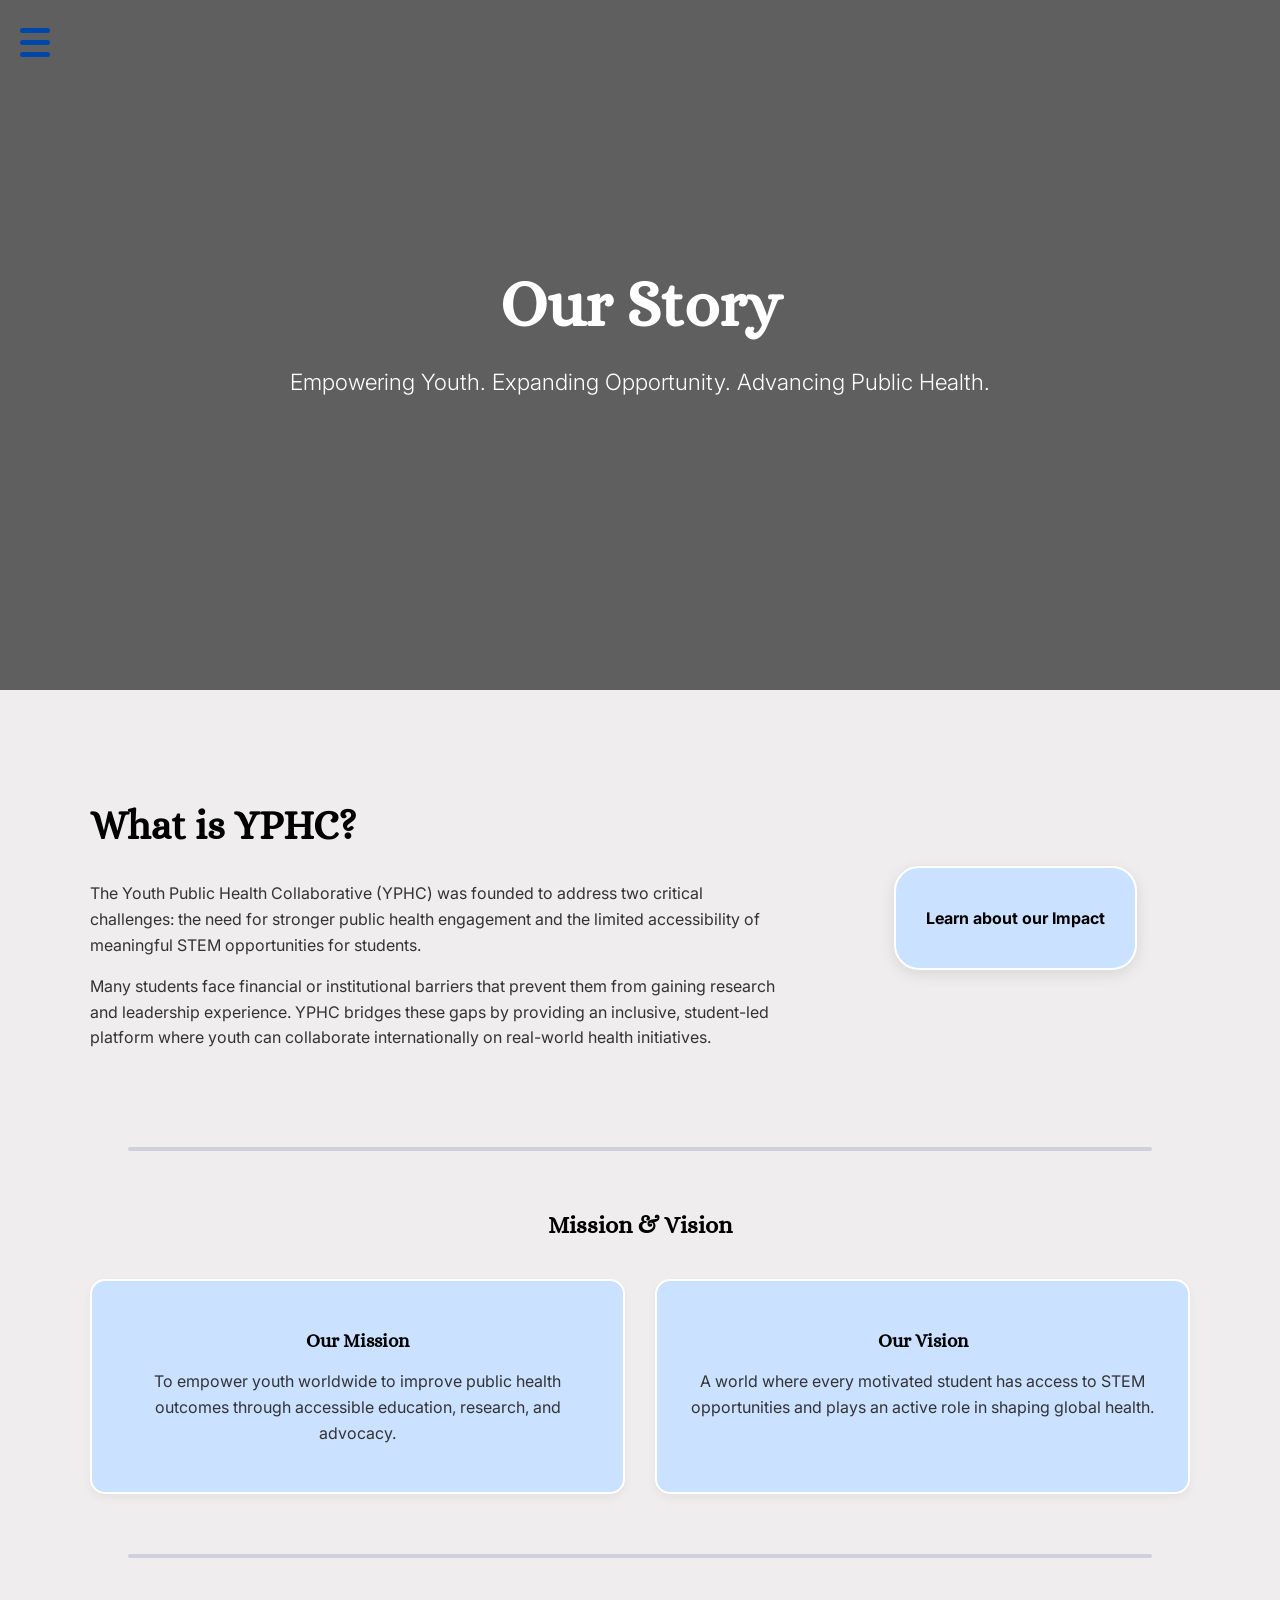
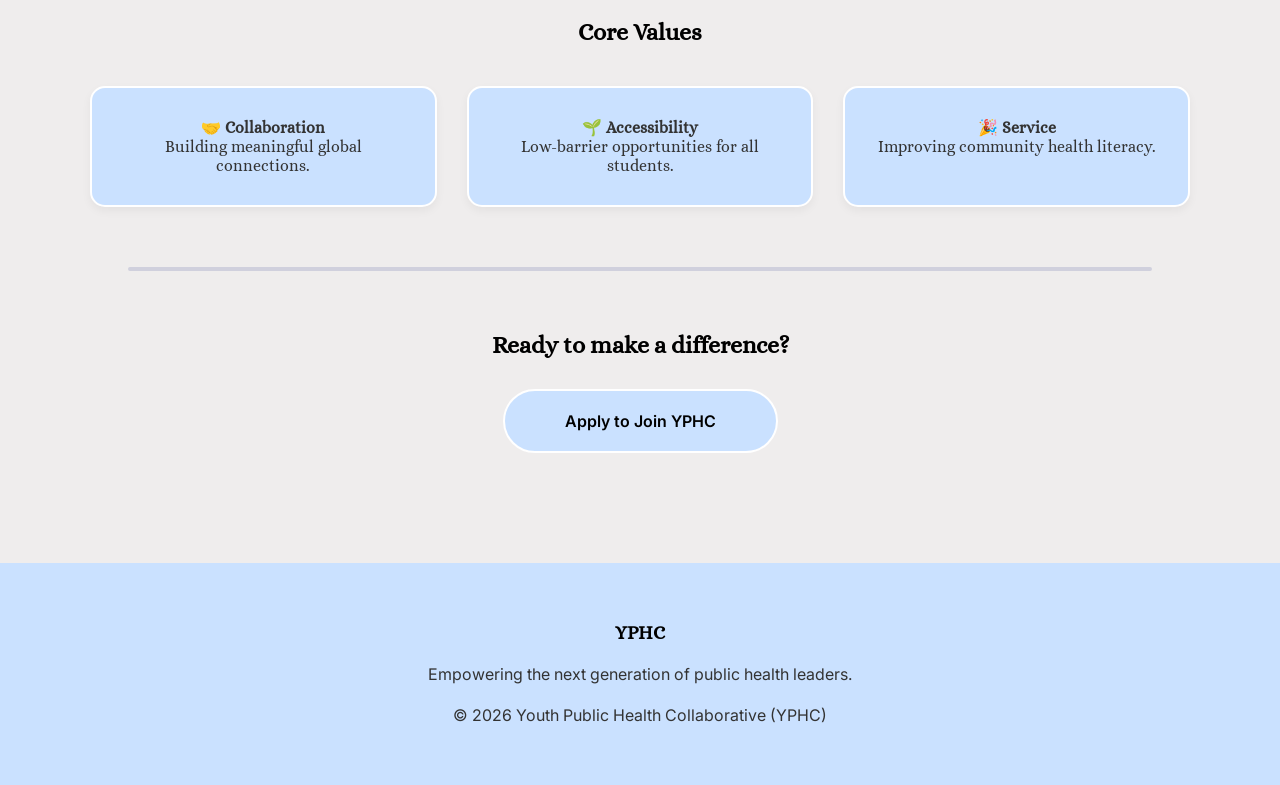
==== about.html @ 38d3da51 "added a buncha pages" ====
<!DOCTYPE html>
<html lang="en">
<head>
    <meta charset="UTF-8">
    <meta name="viewport" content="width=device-width, initial-scale=1.0">
    <title>About Us | YPHC</title>
    <link rel="preconnect" href="https://fonts.googleapis.com">
    <link rel="preconnect" href="https://fonts.gstatic.com" crossorigin>
    <link href="https://fonts.googleapis.com/css2?family=Alice&family=Inter:wght@300;400;600;700&display=swap" rel="stylesheet">
    <link rel="stylesheet" href="navigation.css">
    <link rel="stylesheet" href="about.css">
    <link rel="stylesheet" href="footer.css">
</head>
<body>

    <div class="navigation-menu">
        <input class="button" type="checkbox" id="menu-toggle">
        <label for="menu-toggle">
            <div class="navigation">
                <div class="line1 b"></div>
                <div class="line2 b"></div>
                <div class="line3 b"></div>
            </div>
        </label>
        <div class="menu">
            <h1 class="nav-title">YPHC</h1>
            <div class="items">
                <ul>
                    <li class="item"><a href="home.html">Home</a></li>
                    <li class="item"><a href="about.html">About</a></li>
                    <li class="item"><a href="impact.html">Our Impact</a></li>
                    <li class="item"><a href="programs.html">Programs</a></li>
                    <li class="item"><a href="research.html">Research</a></li>
                    <li class="item"><a href="join.html">Join Us</a></li>
                    <li class="item"><a href="contact.html">Contact Us</a></li>
                </ul>
            </div>
        </div>
    </div>

    <section class="hero">
        <div class="hero-text">
            <h1>Our Story</h1>
            <p>Empowering Youth. Expanding Opportunity. Advancing Public Health.</p>
        </div>
    </section>

    <section class="about-container">
        <div class="about-text">
            <h1>What is YPHC?</h1>
            <p>
                The Youth Public Health Collaborative (YPHC) was founded to address two critical challenges: the need for stronger public health engagement and the limited accessibility of meaningful STEM opportunities for students.
            </p>
            <p>
                Many students face financial or institutional barriers that prevent them from gaining research and leadership experience. YPHC bridges these gaps by providing an inclusive, student-led platform where youth can collaborate internationally on real-world health initiatives.
            </p>
        </div>
        <div class="about-button">
            <a href="impact.html" class="about-btn">Learn about our Impact</a>
        </div>
    </section>

    <hr class="hr">

    <section class="mission">
        <h1>Mission & Vision</h1>
        <div class="mission-points">
            <div class="point">
                <h3>Our Mission</h3>
                <p>To empower youth worldwide to improve public health outcomes through accessible education, research, and advocacy.</p>
            </div>
            <div class="point">
                <h3>Our Vision</h3>
                <p>A world where every motivated student has access to STEM opportunities and plays an active role in shaping global health.</p>
            </div>
        </div>
    </section>

    <hr class="hr">

    <section class="values">
        <h1 style="text-align: center;">Core Values</h1>
        <div class="mission-points">
            <div class="point">🤝 <strong>Collaboration</strong><br>Building meaningful global connections.</div>
            <div class="point">🌱 <strong>Accessibility</strong><br>Low-barrier opportunities for all students.</div>
            <div class="point">🎉 <strong>Service</strong><br>Improving community health literacy.</div>
        </div>
    </section>

    <hr class="hr">

    <section style="text-align: center; padding-bottom: 60px;">
        <h2>Ready to make a difference?</h2>
        <div style="margin-top: 30px;">
            <a class="directory-btn" href="join.html" style="display: inline-block;">Apply to Join YPHC</a>
        </div>
    </section>

    <footer>
        <div class="footer-content">
            <div class="footer-column">
                <h3>YPHC</h3>
                <p>Empowering the next generation of public health leaders.</p>
            </div>
            <div class="footer-bottom">
                <p>© <span id="y"></span> Youth Public Health Collaborative (YPHC)</p>
            </div>
        </div>
    </footer>

    <script>document.getElementById("y").textContent = new Date().getFullYear();</script>
</body>
</html>
---- navigation.css ----
/* Container */
.navigation-menu {
    font-family: "Alice", serif;
    position: fixed;
    top: 0;
    left: 0;
    z-index: 2000;
}

/* Hide Checkbox */
.button {
    display: none;
    visibility: hidden;
}

/* Burger Icon Box */
.navigation {
    position: absolute;
    margin-left: 20px;
    top: 20px;
    height: 40px;
    width: 40px;
    z-index: 1015;
    cursor: pointer;
}

/* The 3 Lines */
.navigation .b {
    position: absolute;
    height: 5px;
    width: 30px;
    background-color: rgb(0, 71, 171);
    border-radius: 150px;
    transition: 0.4s ease;
}

.line1 { top: 20%; }
.line2 { top: 50%; }
.line3 { top: 80%; }

/* The Side Menu Drawer */
.menu {
    box-sizing: border-box;
    display: flex;
    flex-direction: column;
    align-items: center;
    background: #cae1ff;
    position: fixed;
    top: 0;
    left: 0;
    height: 100vh;
    width: 350px;
    border-radius: 0px 0px 20px 0px;
    border-right: solid 3px black;
    border-bottom: solid 3px black;
    z-index: 1014;
    padding-top: 100px;
    transform: translateX(-360px); /* Hidden position */
    transition: transform 0.5s ease;
}

.nav-title {
    font-size: 40px;
    font-weight: bold;
    color: rgb(0, 71, 171);
    margin-bottom: 30px;
}

/* List Items */
ul {
    list-style-type: none;
    padding: 0;
    margin: 0;
    text-align: center;
}

.item {
    margin-bottom: 15px;
}

ul li a {
    text-decoration: none;
    color: rgb(0, 71, 171);
    padding: 12px 25px;
    border: 1px solid black;
    display: block;
    border-radius: 150px;
    width: 200px;
    font-family: 'Inter', sans-serif;
    background: white;
    transition: 0.3s ease-out;
}

ul li a:hover {
    background-color: rgba(0, 71, 171, 0.1);
    padding: 12px 35px;
}

/* Logic for opening the menu */
.button:checked ~ .menu {
    transform: translateX(0);
}

/* Logic for X animation */
#menu-toggle:checked ~ label .line1 {
    top: 50%;
    transform: rotate(45deg);
}

#menu-toggle:checked ~ label .line2 {
    opacity: 0;
}

#menu-toggle:checked ~ label .line3 {
    top: 50%;
    transform: rotate(-45deg);
}

/* The Sliding Drawer */
.menu {
    box-sizing: border-box;
    display: flex;
    flex-direction: column;
    align-items: center;
    background: #cae1ff;
    position: fixed; /* Keeps it in place even when scrolling */
    top: 0;
    left: 0;
    
    /* CHANGE THESE THREE LINES */
    height: 100vh;        /* This makes it go to the bottom of the screen */
    width: 350px;
    border-radius: 0;     /* Removed the rounded corner for a full-panel look */
    
    border-right: solid 3px black;
    z-index: 1014;
    padding-top: 100px;   /* Space for the burger icon area */
    transform: translateX(-360px); 
    transition: transform 0.5s ease;
    
    /* Ensure content stays at the top/center, not at the very bottom */
    justify-content: flex-start; 
}
---- about.css ----
/* General Setup */
body {
    margin: 0;
    font-family: "Alice", serif;
    background: #efeded;
    color: #333;
}

h1, h2, h3 {
    text-align: center;
    color: #000;
}

p {
    font-family: 'Inter', sans-serif;
    line-height: 1.6;
}

.hr {
    border: none;
    height: 4px;
    background: #d0d0dd;
    margin: 60px auto;
    width: 80%;
    border-radius: 10px;
}

/* Hero Section */
.hero {
    text-align: center;
    padding: 120px 20px;
    background: linear-gradient(rgba(0,0,0,0.6), rgba(0,0,0,0.6)), url("community-picture.jpg") no-repeat center center;
    background-size: cover;
    height: 50vh;
    display: flex;
    justify-content: center;
    align-items: center;
    color: white;
}

.hero-text h1 {
    font-size: 4rem;
    color: white;
    margin: 0;
    animation: bounceUp 1.2s ease-out;
}

.hero-text p {
    font-size: 1.4rem;
    font-weight: 300;
}

@keyframes bounceUp {
    0% { opacity: 0; transform: translateY(50px); }
    100% { opacity: 1; transform: translateY(0); }
}

/* About Layout */
.about-container {
    display: flex;
    align-items: center;
    justify-content: space-between;
    gap: 50px;
    max-width: 1100px;
    margin: 80px auto;
    padding: 0 20px;
}

.about-text {
    flex: 2;
}

.about-text h1 {
    text-align: left;
    font-size: 2.5rem;
}

.about-button {
    flex: 1;
    text-align: center;
}

.about-btn {
    display: inline-block;
    padding: 40px 30px;
    background: #cae1ff;
    color: #000;
    text-decoration: none;
    border-radius: 25px;
    font-family: 'Inter', sans-serif;
    font-weight: 700;
    border: 2px solid white;
    transition: 0.3s;
    box-shadow: 0 4px 15px rgba(0,0,0,0.1);
}

.about-btn:hover {
    background: #97b1d3;
    transform: scale(1.05);
}

/* Points & Values */
.mission-points {
    display: flex;
    justify-content: center;
    gap: 30px;
    flex-wrap: wrap;
    max-width: 1100px;
    margin: 40px auto;
}

.point {
    background: #cae1ff;
    padding: 30px;
    border-radius: 15px;
    flex: 1;
    min-width: 250px;
    text-align: center;
    border: 2px solid white;
    box-shadow: 0 4px 10px rgba(0,0,0,0.05);
    transition: 0.3s;
}

.point:hover {
    transform: translateY(-10px);
}

/* Directory Button for Bottom */
.directory-btn {
    padding: 20px 60px;
    background: #cae1ff;
    color: black;
    text-decoration: none;
    font-family: 'Inter', sans-serif;
    font-weight: 600;
    border: 2px solid white;
    border-radius: 50px;
    transition: 0.3s;
}

.directory-btn:hover {
    background: #97b1d3;
}

/* Footer Section */
footer {
    background: #cae1ff;
    padding: 40px 20px;
    margin-top: 50px;
}

.footer-content {
    max-width: 1100px;
    margin: auto;
    text-align: center;
}
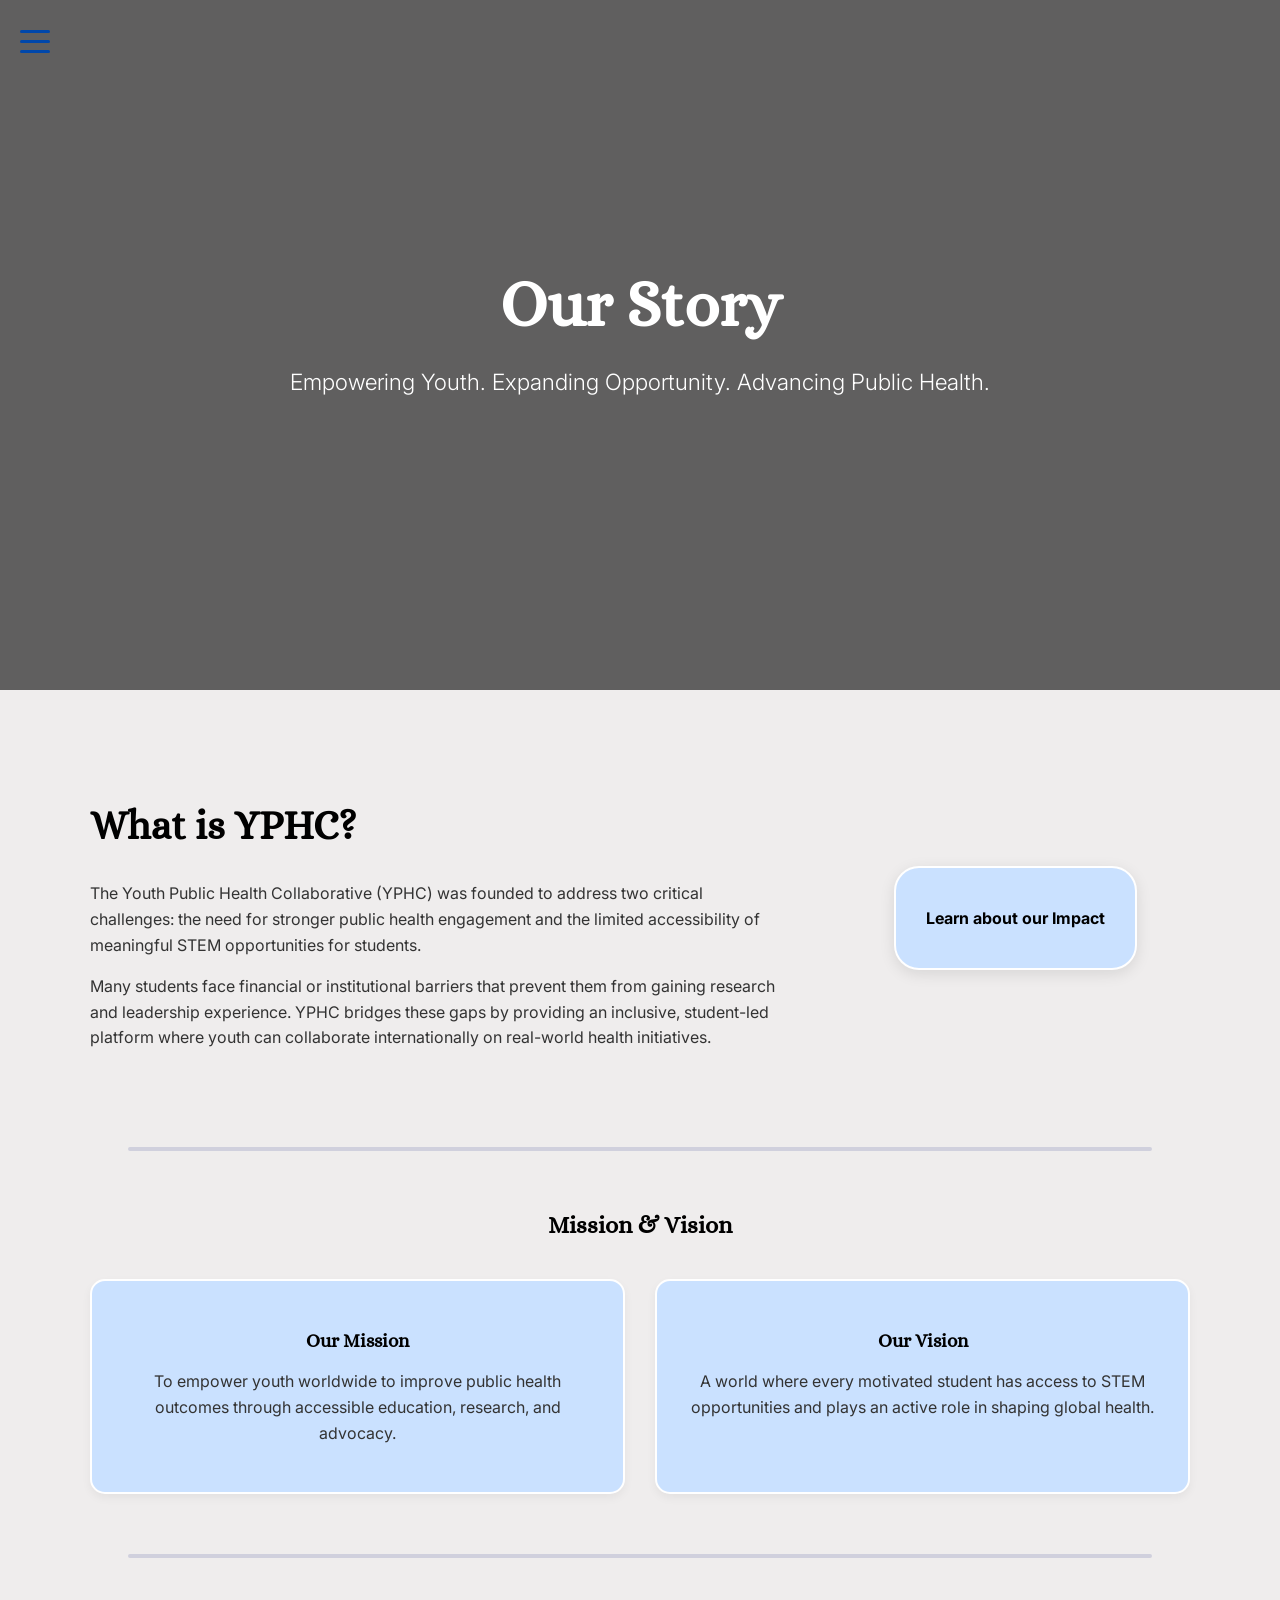
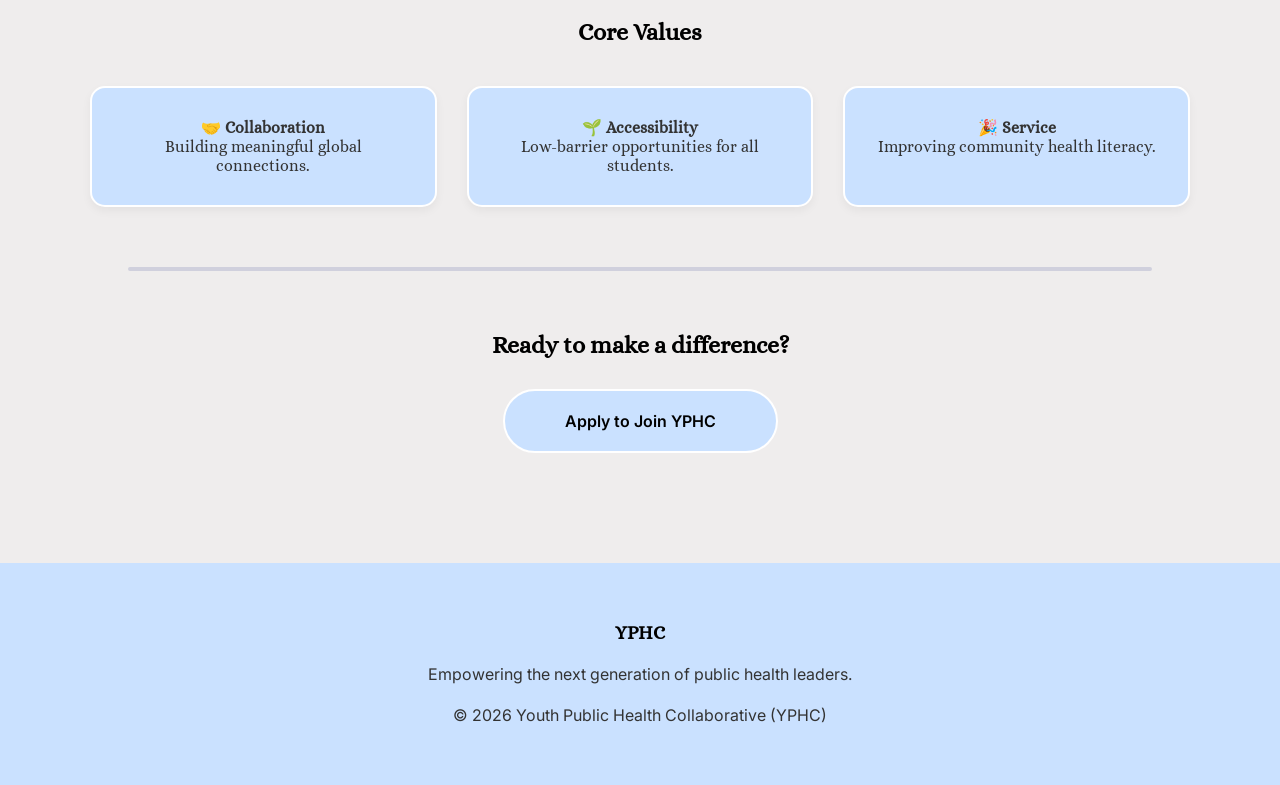
==== commit 00294696: "added teh map and fixed a bunch of css acrossed pages and fixed the links" ====
--- a/about.html
+++ b/about.html
@@ -3,6 +3,7 @@
 <head>
     <meta charset="UTF-8">
     <meta name="viewport" content="width=device-width, initial-scale=1.0">
+    <link rel="icon" type="image/jpg" href="yphclogo.jpg">    
     <title>About Us | YPHC</title>
     <link rel="preconnect" href="https://fonts.googleapis.com">
     <link rel="preconnect" href="https://fonts.gstatic.com" crossorigin>
@@ -23,7 +24,6 @@
             </div>
         </label>
         <div class="menu">
-            <h1 class="nav-title">YPHC</h1>
             <div class="items">
                 <ul>
                     <li class="item"><a href="home.html">Home</a></li>
--- a/navigation.css
+++ b/navigation.css
@@ -25,25 +25,29 @@
 }
 
 /* The 3 Lines */
+/* The 3 Lines - Thinner for a sleeker look */
 .navigation .b {
     position: absolute;
-    height: 5px;
+    height: 3px;         /* Slimmer lines */
     width: 30px;
     background-color: rgb(0, 71, 171);
-    border-radius: 150px;
-    transition: 0.4s ease;
+    border-radius: 10px;
+    /* This cubic-bezier makes the animation "pop" smoothly */
+    transition: all 0.5s cubic-bezier(0.68, -0.6, 0.32, 1.6);
 }
 
-.line1 { top: 20%; }
+.line1 { top: 25%; }
 .line2 { top: 50%; }
-.line3 { top: 80%; }
+.line3 { top: 75%; }
+
+
 
 /* The Side Menu Drawer */
 .menu {
     box-sizing: border-box;
     display: flex;
     flex-direction: column;
-    align-items: center;
+    align-items: left;
     background: #cae1ff;
     position: fixed;
     top: 0;
@@ -51,10 +55,8 @@
     height: 100vh;
     width: 350px;
     border-radius: 0px 0px 20px 0px;
-    border-right: solid 3px black;
-    border-bottom: solid 3px black;
     z-index: 1014;
-    padding-top: 100px;
+    padding-top: 10px;
     transform: translateX(-360px); /* Hidden position */
     transition: transform 0.5s ease;
 }
@@ -63,7 +65,6 @@
     font-size: 40px;
     font-weight: bold;
     color: rgb(0, 71, 171);
-    margin-bottom: 30px;
 }
 
 /* List Items */
@@ -71,29 +72,43 @@
     list-style-type: none;
     padding: 0;
     margin: 0;
-    text-align: center;
+    text-align: left;
 }
 
 .item {
-    margin-bottom: 15px;
+    margin-bottom: 5px;
 }
 
+/* --- Updated List Items & Links --- */
 ul li a {
     text-decoration: none;
     color: rgb(0, 71, 171);
-    padding: 12px 25px;
-    border: 1px solid black;
+    padding: 12px 50px; /* Uniform padding */
     display: block;
-    border-radius: 150px;
-    width: 200px;
-    font-family: 'Inter', sans-serif;
-    background: white;
-    transition: 0.3s ease-out;
+    width: 250px; /* Slightly wider for the bar effect */
+    font-family: 'Alice', sans-serif;
+    position: relative;
+    transition: color 0.3s ease; /* Only animate color, no more sliding */
 }
 
+/* The Highlight Bar Effect (Active/Current Page) */
+/* Apply this class in your HTML to the current page's link */
+.item a.active {
+    background-color: rgb(0, 71, 171); /* The "Bar" color */
+    color: white; /* Text turns white when highlighted */
+    border-radius: 5px;
+}
+
+/* Hover Effect - Subtle background instead of sliding */
 ul li a:hover {
-    background-color: rgba(0, 71, 171, 0.1);
-    padding: 12px 35px;
+    background-color: rgba(0, 71, 171, 0.1); 
+    /* removed the extra padding-left animation */
+}
+
+/* Remove the sliding drawer transition for specific page buttons if desired */
+/* Note: The drawer still slides, but the buttons inside will be instant */
+.items ul li {
+    transition: none !important;
 }
 
 /* Logic for opening the menu */
@@ -102,20 +117,23 @@
 }
 
 /* Logic for X animation */
+/* Logic for X animation */
 #menu-toggle:checked ~ label .line1 {
     top: 50%;
-    transform: rotate(45deg);
+    transform: rotate(135deg); /* 135deg looks more dynamic than 45deg */
+    background-color: rgb(0, 71, 171);    /* Optional: change color when open */
 }
 
 #menu-toggle:checked ~ label .line2 {
     opacity: 0;
+    transform: translateX(-20px); /* Slides out to the left while fading */
 }
 
 #menu-toggle:checked ~ label .line3 {
     top: 50%;
-    transform: rotate(-45deg);
+    transform: rotate(-135deg);
+    background-color: rgb(0, 71, 171);
 }
-
 /* The Sliding Drawer */
 .menu {
     box-sizing: border-box;
@@ -132,12 +150,30 @@
     width: 350px;
     border-radius: 0;     /* Removed the rounded corner for a full-panel look */
     
-    border-right: solid 3px black;
     z-index: 1014;
-    padding-top: 100px;   /* Space for the burger icon area */
+    padding-top: 70px;   /* Space for the burger icon area */
     transform: translateX(-360px); 
     transition: transform 0.5s ease;
     
     /* Ensure content stays at the top/center, not at the very bottom */
     justify-content: flex-start; 
+}
+
+@media (max-width: 768px) {
+    .hero {
+        /* 1. Reduce the height so the image doesn't have to stretch so far */
+        height: 35vh; 
+        padding: 60px 20px;
+        
+        /* 2. Lock the image to the center so the important parts stay visible */
+        background-position: center center;
+        
+        /* 3. Turn off fixed attachment for mobile */
+        /* Parallax (fixed) often causes "super zoom" bugs on iPhones/Androids */
+        background-attachment: scroll; 
+    }
+
+    .hero-text h1 {
+        font-size: 2.2rem; /* Shrink text so it doesn't wrap weirdly */
+    }
 }
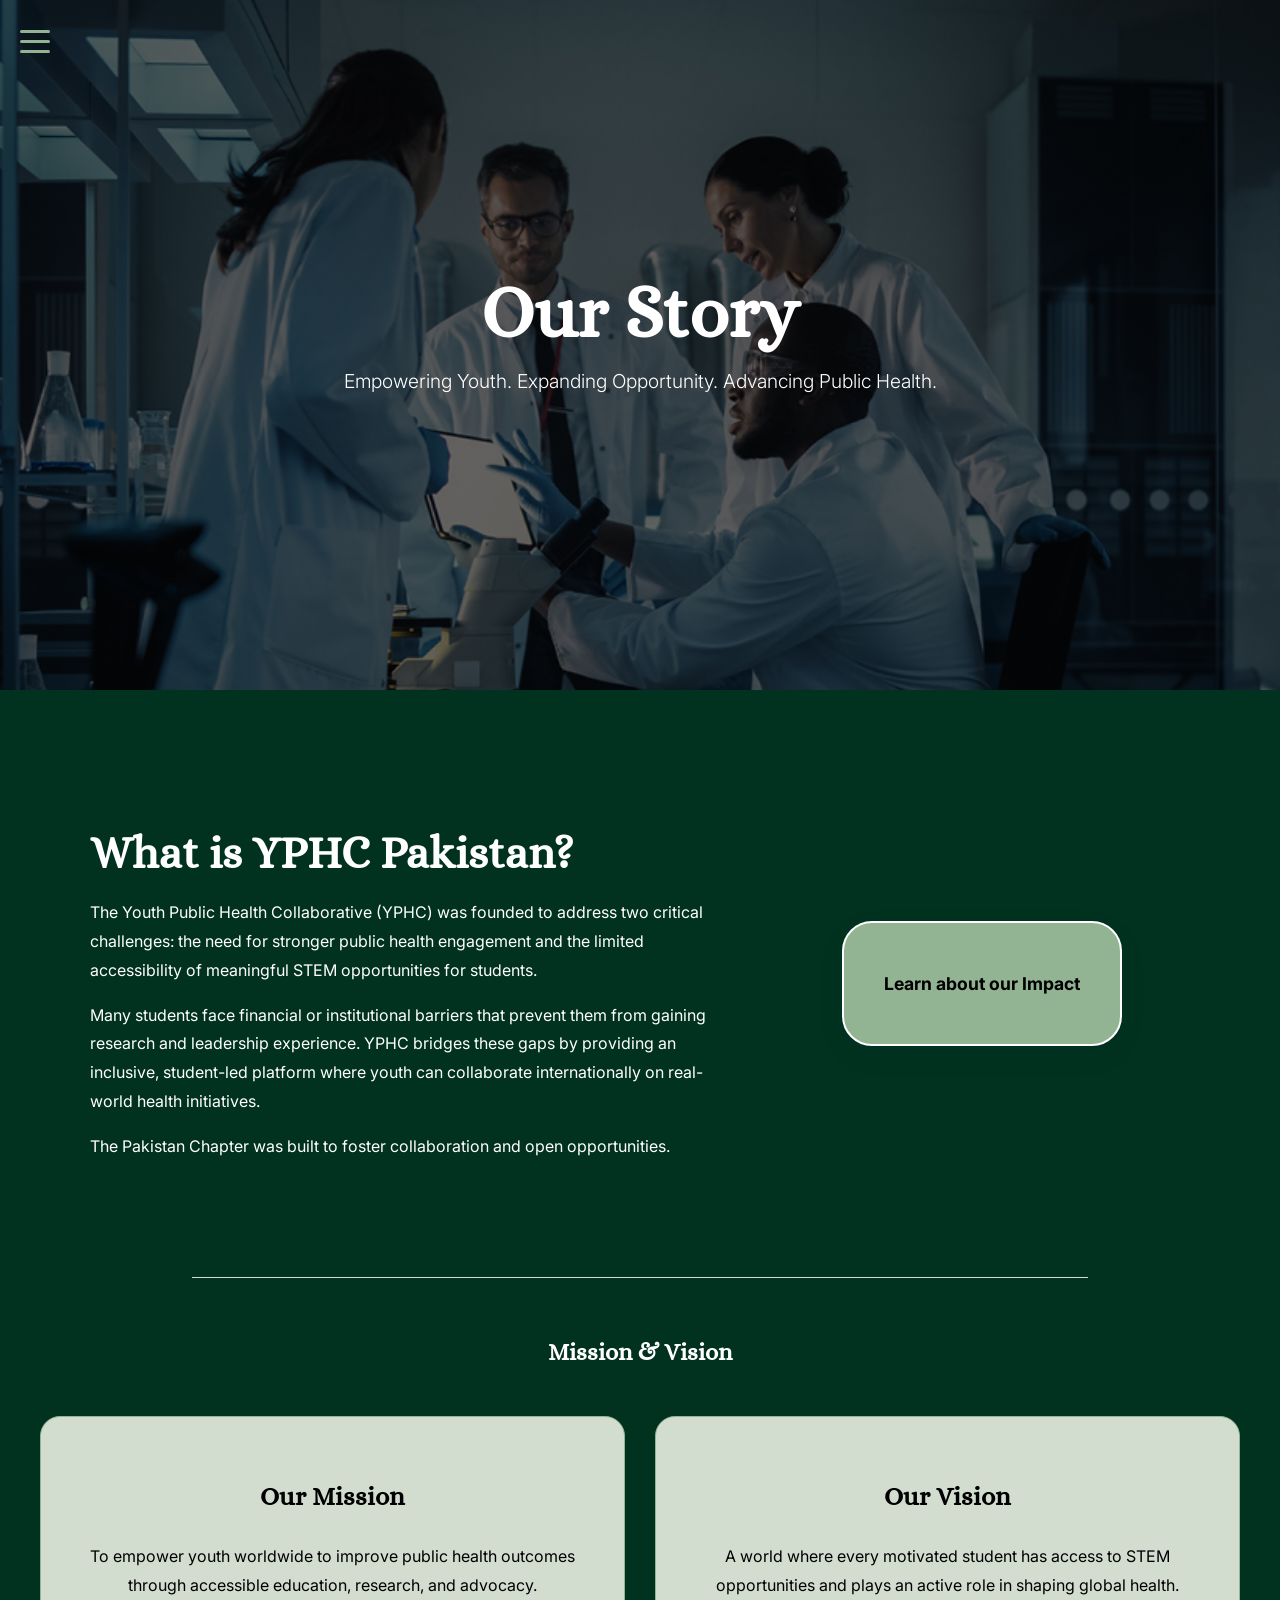
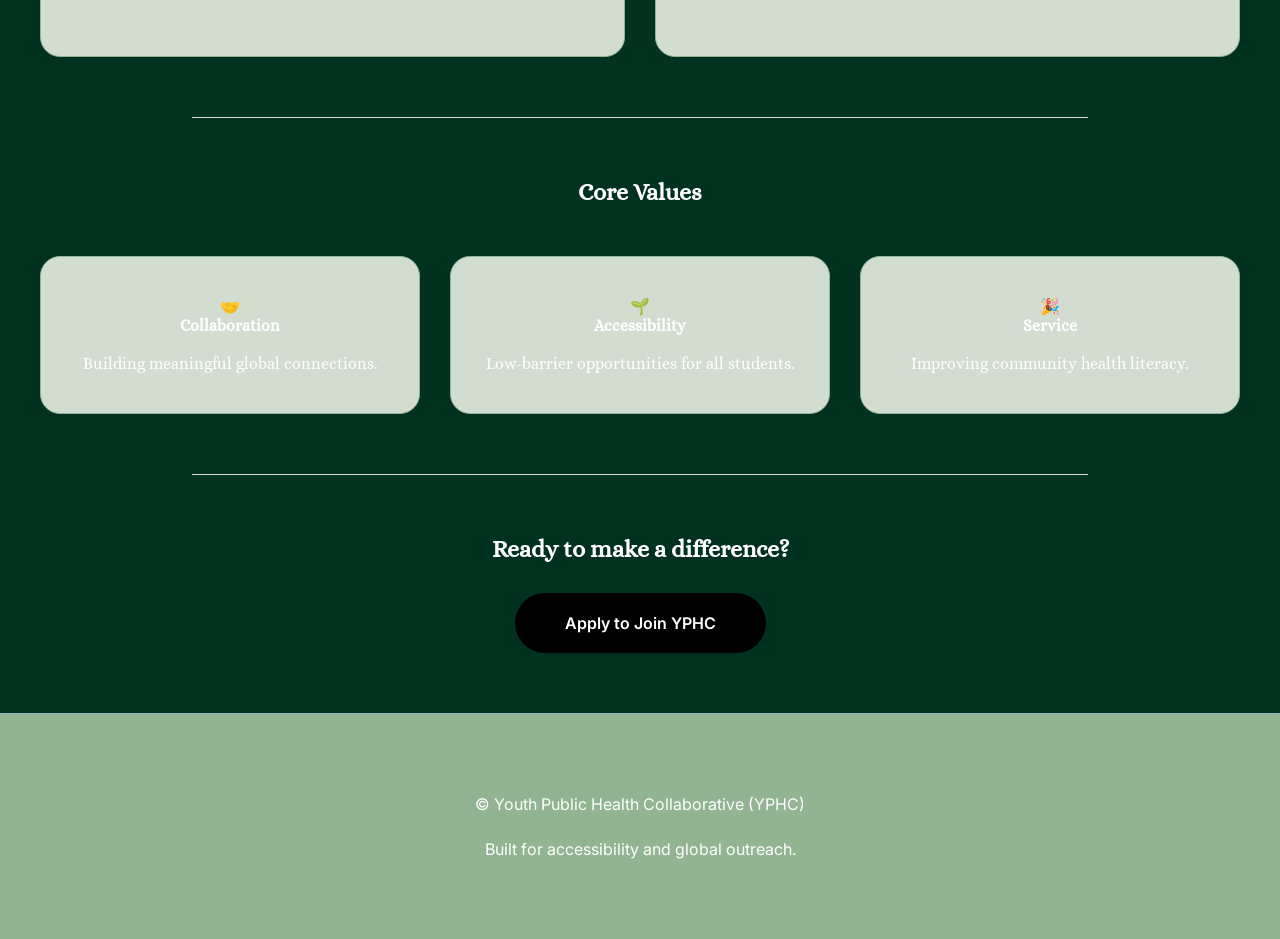
==== commit 43c1e3df: "edited all of the css to be green" ====
--- a/about.html
+++ b/about.html
@@ -4,7 +4,7 @@
     <meta charset="UTF-8">
     <meta name="viewport" content="width=device-width, initial-scale=1.0">
     <link rel="icon" type="image/jpg" href="yphclogo.jpg">    
-    <title>About Us | YPHC</title>
+    <title>About Us | YPHC Pakistan</title>
     <link rel="preconnect" href="https://fonts.googleapis.com">
     <link rel="preconnect" href="https://fonts.gstatic.com" crossorigin>
     <link href="https://fonts.googleapis.com/css2?family=Alice&family=Inter:wght@300;400;600;700&display=swap" rel="stylesheet">
@@ -33,6 +33,7 @@
                     <li class="item"><a href="research.html">Research</a></li>
                     <li class="item"><a href="join.html">Join Us</a></li>
                     <li class="item"><a href="contact.html">Contact Us</a></li>
+                    <li class="item"><a href="https://youthpublichealthcollaborative.vercel.app/about.html">YPHC Main</a></li>
                 </ul>
             </div>
         </div>
@@ -47,12 +48,16 @@
 
     <section class="about-container">
         <div class="about-text">
-            <h1>What is YPHC?</h1>
+            <h1>What is YPHC Pakistan?</h1>
             <p>
                 The Youth Public Health Collaborative (YPHC) was founded to address two critical challenges: the need for stronger public health engagement and the limited accessibility of meaningful STEM opportunities for students.
             </p>
             <p>
                 Many students face financial or institutional barriers that prevent them from gaining research and leadership experience. YPHC bridges these gaps by providing an inclusive, student-led platform where youth can collaborate internationally on real-world health initiatives.
+            </p>
+
+            <p>
+                The Pakistan Chapter was built to foster collaboration and open opportunities.
             </p>
         </div>
         <div class="about-button">
@@ -96,18 +101,12 @@
         </div>
     </section>
 
-    <footer>
-        <div class="footer-content">
-            <div class="footer-column">
-                <h3>YPHC</h3>
-                <p>Empowering the next generation of public health leaders.</p>
-            </div>
-            <div class="footer-bottom">
-                <p>© <span id="y"></span> Youth Public Health Collaborative (YPHC)</p>
-            </div>
-        </div>
-    </footer>
+    <footer class="footer">
+    <div class="footer-content">
+      <p>© <span id="y"></span> Youth Public Health Collaborative (YPHC)</p>
+      <p class="mini">Built for accessibility and global outreach.</p>
+    </div>
+  </footer
 
-    <script>document.getElementById("y").textContent = new Date().getFullYear();</script>
 </body>
 </html>
--- a/navigation.css
+++ b/navigation.css
@@ -30,7 +30,7 @@
     position: absolute;
     height: 3px;         /* Slimmer lines */
     width: 30px;
-    background-color: rgb(0, 71, 171);
+    background-color: #92b492;
     border-radius: 10px;
     /* This cubic-bezier makes the animation "pop" smoothly */
     transition: all 0.5s cubic-bezier(0.68, -0.6, 0.32, 1.6);
@@ -48,7 +48,7 @@
     display: flex;
     flex-direction: column;
     align-items: left;
-    background: #cae1ff;
+    background: #92b492;
     position: fixed;
     top: 0;
     left: 0;
@@ -64,7 +64,7 @@
 .nav-title {
     font-size: 40px;
     font-weight: bold;
-    color: rgb(0, 71, 171);
+    color: #013220;
 }
 
 /* List Items */
@@ -82,7 +82,7 @@
 /* --- Updated List Items & Links --- */
 ul li a {
     text-decoration: none;
-    color: rgb(0, 71, 171);
+    color:  #013220;
     padding: 12px 50px; /* Uniform padding */
     display: block;
     width: 250px; /* Slightly wider for the bar effect */
@@ -94,14 +94,14 @@
 /* The Highlight Bar Effect (Active/Current Page) */
 /* Apply this class in your HTML to the current page's link */
 .item a.active {
-    background-color: rgb(0, 71, 171); /* The "Bar" color */
+    background-color:  #013220; /* The "Bar" color */
     color: white; /* Text turns white when highlighted */
     border-radius: 5px;
 }
 
 /* Hover Effect - Subtle background instead of sliding */
 ul li a:hover {
-    background-color: rgba(0, 71, 171, 0.1); 
+    background-color:#7f9f7f; 
     /* removed the extra padding-left animation */
 }
 
@@ -121,7 +121,7 @@
 #menu-toggle:checked ~ label .line1 {
     top: 50%;
     transform: rotate(135deg); /* 135deg looks more dynamic than 45deg */
-    background-color: rgb(0, 71, 171);    /* Optional: change color when open */
+    background-color: #013220;    /* Optional: change color when open */
 }
 
 #menu-toggle:checked ~ label .line2 {
@@ -132,7 +132,7 @@
 #menu-toggle:checked ~ label .line3 {
     top: 50%;
     transform: rotate(-135deg);
-    background-color: rgb(0, 71, 171);
+    background-color: #013220;
 }
 /* The Sliding Drawer */
 .menu {
@@ -140,7 +140,7 @@
     display: flex;
     flex-direction: column;
     align-items: center;
-    background: #cae1ff;
+    background: #92b492;
     position: fixed; /* Keeps it in place even when scrolling */
     top: 0;
     left: 0;
--- a/about.css
+++ b/about.css
@@ -2,35 +2,38 @@
 body {
     margin: 0;
     font-family: "Alice", serif;
-    background: #efeded;
-    color: #333;
+    background: #013220;
+    color: #ffffff;
+    overflow-x: hidden;
 }
 
 h1, h2, h3 {
     text-align: center;
-    color: #000;
+    color: #ffffff;
 }
 
 p {
     font-family: 'Inter', sans-serif;
-    line-height: 1.6;
+    line-height: 1.8;
+    color: #ffffff;
 }
 
 .hr {
     border: none;
-    height: 4px;
-    background: #d0d0dd;
+    height: 1px; /* Thinner line looks more elegant */
+    background: #d2ddd0;
     margin: 60px auto;
-    width: 80%;
-    border-radius: 10px;
+    width: 70%;
 }
 
 /* Hero Section */
 .hero {
     text-align: center;
     padding: 120px 20px;
-    background: linear-gradient(rgba(0,0,0,0.6), rgba(0,0,0,0.6)), url("community-picture.jpg") no-repeat center center;
+    /* Using your combined gradient + image logic */
+    background: linear-gradient(rgba(0,0,0,0.6), rgba(0,0,0,0.6)), url("about.jpg") no-repeat center center;
     background-size: cover;
+    background-attachment: fixed; /* Parallax effect */
     height: 50vh;
     display: flex;
     justify-content: center;
@@ -39,19 +42,22 @@
 }
 
 .hero-text h1 {
-    font-size: 4rem;
+    font-size: clamp(2.5rem, 6vw, 4.5rem);
     color: white;
     margin: 0;
     animation: bounceUp 1.2s ease-out;
 }
 
 .hero-text p {
-    font-size: 1.4rem;
+    font-size: 1.2rem;
+    font-family: 'Inter', sans-serif;
     font-weight: 300;
+    margin-top: 10px;
+    color: white;
 }
 
 @keyframes bounceUp {
-    0% { opacity: 0; transform: translateY(50px); }
+    0% { opacity: 0; transform: translateY(40px); }
     100% { opacity: 1; transform: translateY(0); }
 }
 
@@ -60,19 +66,20 @@
     display: flex;
     align-items: center;
     justify-content: space-between;
-    gap: 50px;
+    gap: 60px;
     max-width: 1100px;
-    margin: 80px auto;
+    margin: 100px auto;
     padding: 0 20px;
 }
 
 .about-text {
-    flex: 2;
+    flex: 1.5;
 }
 
 .about-text h1 {
     text-align: left;
-    font-size: 2.5rem;
+    font-size: 2.8rem;
+    margin-bottom: 20px;
 }
 
 .about-button {
@@ -82,75 +89,128 @@
 
 .about-btn {
     display: inline-block;
-    padding: 40px 30px;
-    background: #cae1ff;
+    padding: 50px 40px;
+    background: #92b492;
     color: #000;
     text-decoration: none;
-    border-radius: 25px;
+    border-radius: 30px;
     font-family: 'Inter', sans-serif;
     font-weight: 700;
+    font-size: 1.1rem;
     border: 2px solid white;
-    transition: 0.3s;
-    box-shadow: 0 4px 15px rgba(0,0,0,0.1);
+    transition: all 0.3s ease;
+    box-shadow: 0 10px 30px rgba(0,0,0,0.05);
 }
 
 .about-btn:hover {
     background: #97b1d3;
-    transform: scale(1.05);
-}
-
-/* Points & Values */
+    transform: translateY(-5px);
+    box-shadow: 0 15px 35px rgba(0,0,0,0.1);
+}
+
+/* Mission & Values Grid */
+/* Mission & Values Grid */
 .mission-points {
     display: flex;
     justify-content: center;
     gap: 30px;
     flex-wrap: wrap;
-    max-width: 1100px;
-    margin: 40px auto;
+    max-width: 1200px;
+    margin: 50px auto;
+    padding: 0 20px;
 }
 
 .point {
-    background: #cae1ff;
-    padding: 30px;
-    border-radius: 15px;
+    background: #d2ddd0; 
+    padding: 40px 30px;
+    border-radius: 20px;
     flex: 1;
-    min-width: 250px;
-    text-align: center;
-    border: 2px solid white;
-    box-shadow: 0 4px 10px rgba(0,0,0,0.05);
-    transition: 0.3s;
+    min-width: 300px;
+    text-align: center;
+    border: 1px solid #92b492;
+    transition: all 0.3s ease;
+    display: flex;
+    flex-direction: column;
+    align-items: center;
+}
+
+/* Specificity: Target the text exactly within the point class */
+.point h3, 
+.point p {
+    color: #000000 !important; /* Forces the text to black */
+}
+
+.point h3 { 
+    margin-bottom: 15px; 
+    font-size: 1.6rem; 
 }
 
 .point:hover {
     transform: translateY(-10px);
-}
-
-/* Directory Button for Bottom */
+    box-shadow: 0 20px 40px rgba(0,0,0,0.05);
+}
+/* Call to Action Button */
 .directory-btn {
-    padding: 20px 60px;
-    background: #cae1ff;
-    color: black;
+    display: inline-block;
+    padding: 20px 50px;
+    background: #000; /* Black button for contrast at the bottom */
+    color: #fff;
     text-decoration: none;
     font-family: 'Inter', sans-serif;
     font-weight: 600;
-    border: 2px solid white;
     border-radius: 50px;
     transition: 0.3s;
 }
 
 .directory-btn:hover {
-    background: #97b1d3;
-}
-
-/* Footer Section */
-footer {
-    background: #cae1ff;
-    padding: 40px 20px;
-    margin-top: 50px;
-}
-
-.footer-content {
-    max-width: 1100px;
-    margin: auto;
-    text-align: center;
-}+    background: #333;
+    transform: scale(1.05);
+}
+
+/* --- Responsive Mobile Fixes --- */
+@media (max-width: 768px) {
+    .about-container {
+        flex-direction: column;
+        text-align: center;
+        margin: 60px auto;
+    }
+    .about-text h1 {
+        text-align: center;
+    }
+    .about-btn {
+        padding: 30px 40px;
+    }
+    .hero {
+        height: 40vh;
+    }
+}
+
+@media (max-width: 768px) {
+    .hero {
+        /* 1. Reduce the height so the image doesn't have to stretch so far */
+        height: 35vh; 
+        padding: 60px 20px;
+        
+        /* 2. Lock the image to the center so the important parts stay visible */
+        background-position: center center;
+        
+        /* 3. Turn off fixed attachment for mobile */
+        /* Parallax (fixed) often causes "super zoom" bugs on iPhones/Androids */
+        background-attachment: scroll; 
+    }
+
+    .hero-text h1 {
+        font-size: 2.2rem; /* Shrink text so it doesn't wrap weirdly */
+    }
+}
+
+.footer {
+    background: #92b492;
+    padding: 60px 20px;
+    text-align: center;
+    margin-top: auto;
+    border-top: 1px solid #97b1d3;
+    display: flex;
+    flex-direction: column;
+    align-items: center;
+} 
